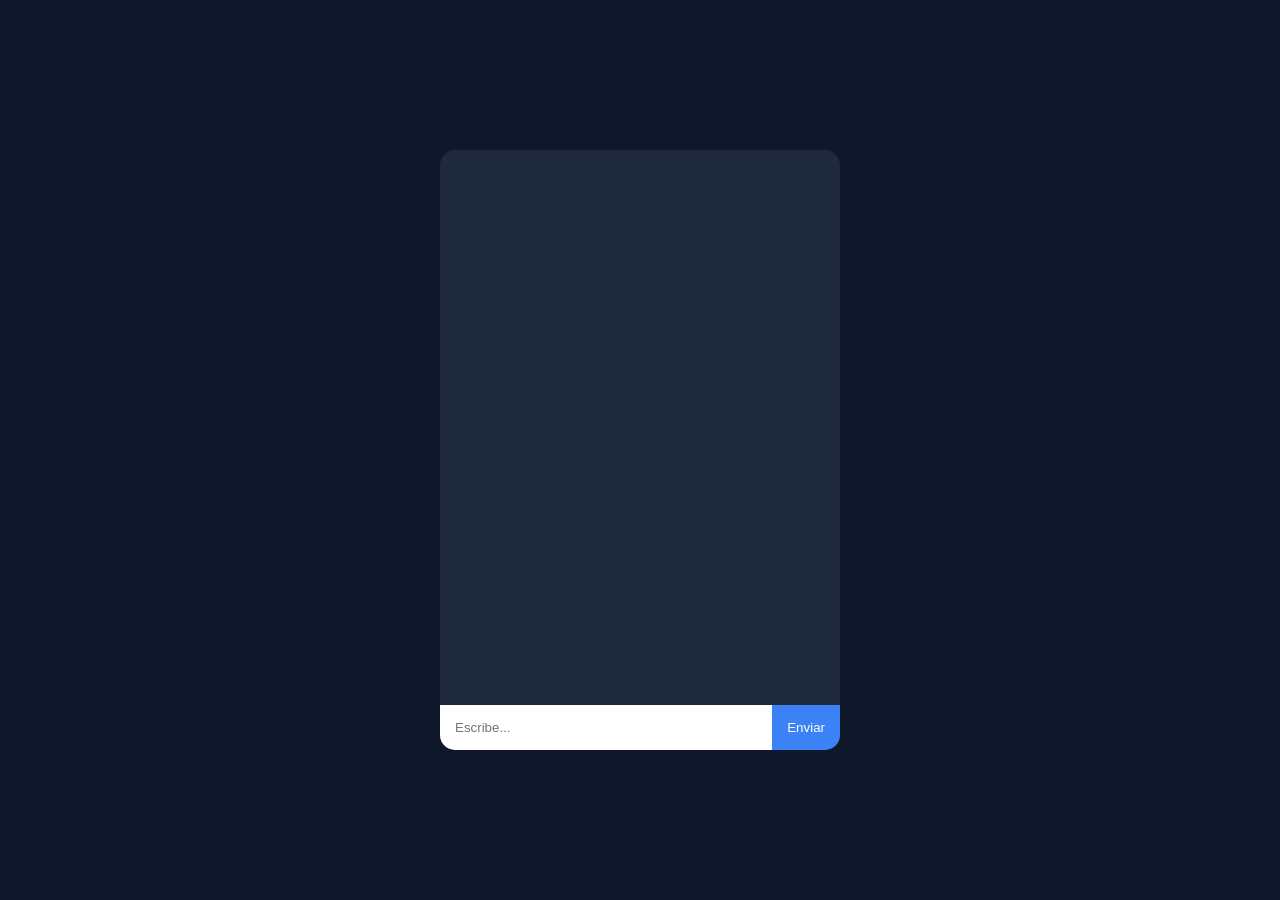
==== index.html @ 9b071cab "Landing" ====
<!DOCTYPE html>
<html>

<head>

<title>Chatbot IA</title>

<style>

body{
    background:#0f172a;
    font-family:Arial;
    display:flex;
    justify-content:center;
    align-items:center;
    height:100vh;
    margin:0;
}

.chat-container{
    width:400px;
    height:600px;
    background:#1e293b;
    border-radius:15px;
    display:flex;
    flex-direction:column;
    overflow:hidden;
}

.chat-box{
    flex:1;
    padding:20px;
    overflow-y:auto;
    color:white;
}

.message{
    margin-bottom:15px;
    padding:10px;
    border-radius:10px;
    max-width:80%;
}

.bot{
    background:#334155;
}

.user{
    background:#2563eb;
    margin-left:auto;
}

.input-area{
    display:flex;
}

input{
    flex:1;
    padding:15px;
    border:none;
}

button{
    padding:15px;
    border:none;
    background:#3b82f6;
    color:white;
    cursor:pointer;
}

.opciones-chat{
    display:inline-flex;
    flex-wrap:wrap;
    gap:5px;
    margin-bottom:15px;
}

.opciones-chat button{
    padding:8px 12px;
    border-radius:20px;
}

.bot-opciones{
    display:inline-block;
    width:auto;
    padding:10px;
    border-radius:10px;
    background:#334155;
    margin-bottom:15px;
}
</style>

</head>

<body>

    <div class="chat-container">

        <div class="chat-box" id="chat-box"></div>

        
        <div class="input-area">

            <input type="text" id="mensaje"
                onkeypress="manejarEnter(event)"
                placeholder="Escribe...">

            <button onclick="enviarMensaje()">
                Enviar
            </button>

        </div>

    </div>
</body>

<script>

let estado = {};

const chatBox = document.getElementById("chat-box");

function agregarMensaje(texto, clase){

    const div = document.createElement("div");

    div.classList.add("message");
    div.classList.add(clase);

    div.innerText = texto;

    chatBox.appendChild(div);

    chatBox.scrollTop = chatBox.scrollHeight;
}


async function enviarMensaje(){

    const input = document.getElementById("mensaje");

    const mensaje = input.value.trim();

    if(!mensaje){
        return;
    }

    agregarMensaje(mensaje, "user");

    input.value = "";

    const response = await fetch("https://keia-chatbot.onrender.com/chat", {

        method:"POST",

        headers:{
            "Content-Type":"application/json"
        },

        body: JSON.stringify({
            mensaje,
            estado
        })
    });

    const data = await response.json();

    estado = data.estado;

    agregarMensaje(data.respuesta, "bot");

    if(data.opciones){
        mostrarOpciones(data.opciones);
    }

    if (data.link) {
        const div = document.createElement("div");

        const boton = document.createElement("button");
        boton.innerText = "🔗 Visitar";
        boton.style.marginTop = "10px";

        boton.onclick = () => {
            window.open(data.link, "_blank");
        };

        div.appendChild(boton);
        chatBox.appendChild(div);

        
        boton.style.background = "#22c55e";
        boton.style.color = "white";
        boton.style.border = "none";
        boton.style.padding = "8px 12px";
        boton.style.borderRadius = "8px";
}
}

window.onload = async () => {

    const response = await fetch("https://keia-chatbot.onrender.com/chat", {

        method:"POST",

        headers:{
            "Content-Type":"application/json"
        },

        body: JSON.stringify({
            mensaje:"hola",
            estado
        })
    });

    const data = await response.json();

    estado = data.estado;

    agregarMensaje(data.respuesta, "bot");

    if(data.opciones){
        mostrarOpciones(data.opciones);
    }
}

function mostrarOpciones(opciones){

    const div = document.createElement("div");
    div.classList.add("opciones-chat");

    opciones.forEach(opcion => {

        const boton = document.createElement("button");

        boton.textContent = opcion;

        boton.onclick = () => {

            document.getElementById("mensaje").value = opcion;
            enviarMensaje();

            div.remove();
        };

        div.appendChild(boton);

    });

    chatBox.appendChild(div);

    chatBox.scrollTop = chatBox.scrollHeight;
}

function manejarEnter(event){

    if(event.key === "Enter"){
        enviarMensaje();
    }

}

</script>

</body>
</html>
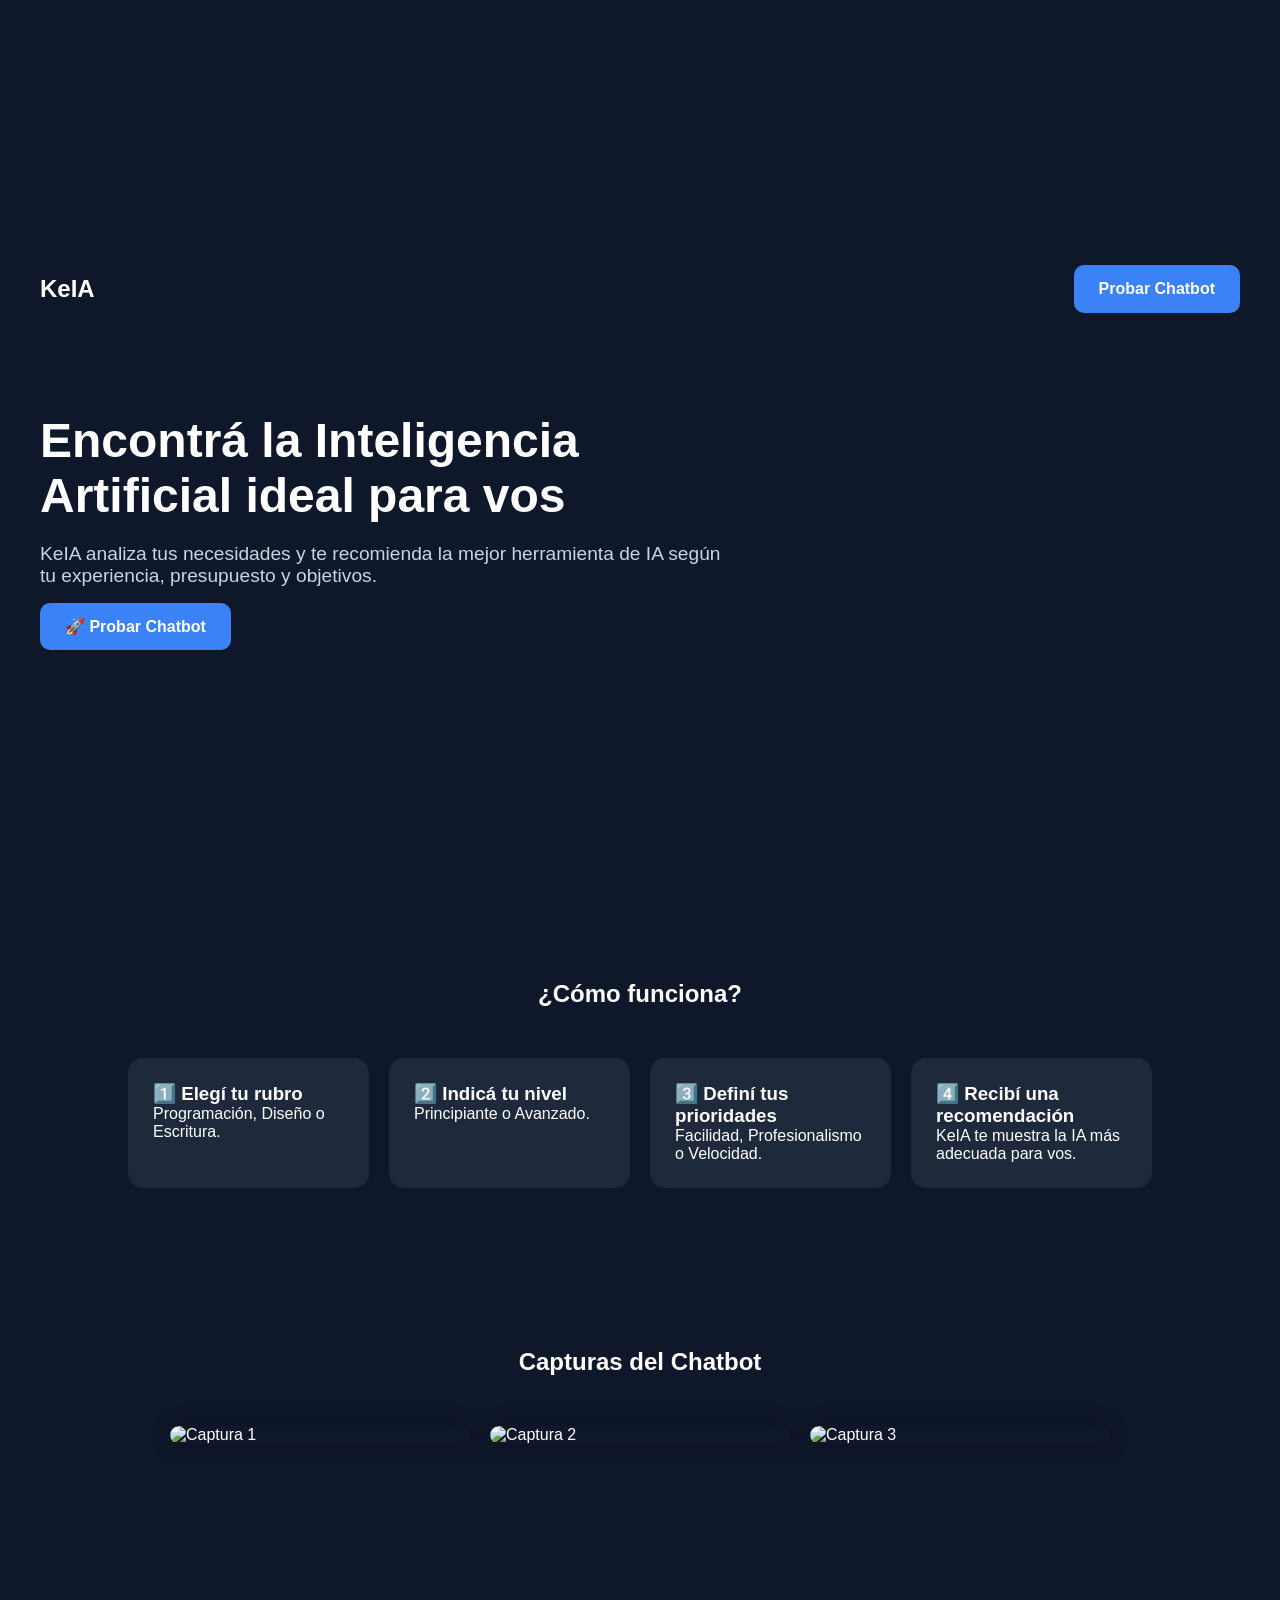
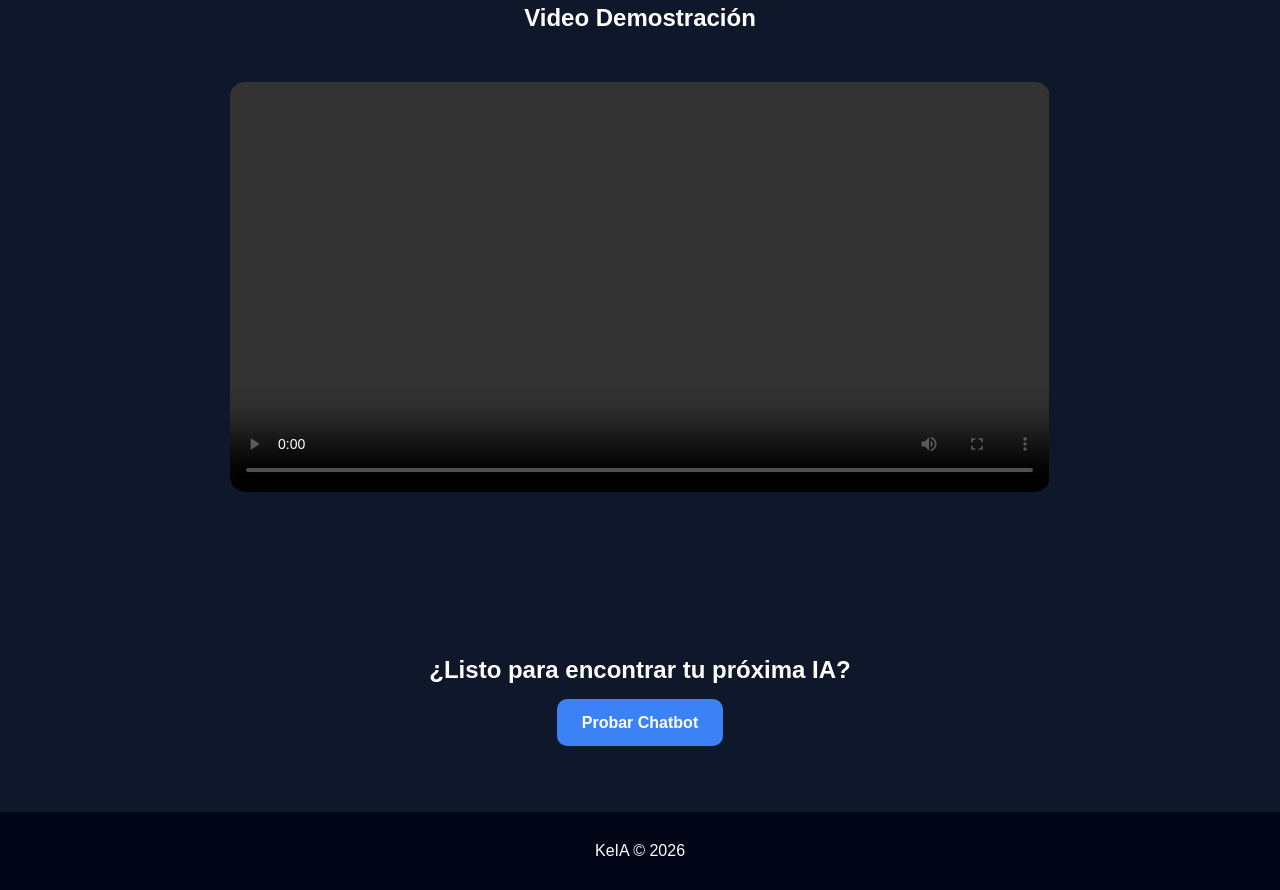
==== commit 500372b9: "Add files via upload" ====
--- a/index.html
+++ b/index.html
@@ -1,265 +1,117 @@
-<!DOCTYPE html>
-<html>
-
-<head>
-
-<title>Chatbot IA</title>
-
-<style>
-
-body{
-    background:#0f172a;
-    font-family:Arial;
-    display:flex;
-    justify-content:center;
-    align-items:center;
-    height:100vh;
-    margin:0;
-}
-
-.chat-container{
-    width:400px;
-    height:600px;
-    background:#1e293b;
-    border-radius:15px;
-    display:flex;
-    flex-direction:column;
-    overflow:hidden;
-}
-
-.chat-box{
-    flex:1;
-    padding:20px;
-    overflow-y:auto;
-    color:white;
-}
-
-.message{
-    margin-bottom:15px;
-    padding:10px;
-    border-radius:10px;
-    max-width:80%;
-}
-
-.bot{
-    background:#334155;
-}
-
-.user{
-    background:#2563eb;
-    margin-left:auto;
-}
-
-.input-area{
-    display:flex;
-}
-
-input{
-    flex:1;
-    padding:15px;
-    border:none;
-}
-
-button{
-    padding:15px;
-    border:none;
-    background:#3b82f6;
-    color:white;
-    cursor:pointer;
-}
-
-.opciones-chat{
-    display:inline-flex;
-    flex-wrap:wrap;
-    gap:5px;
-    margin-bottom:15px;
-}
-
-.opciones-chat button{
-    padding:8px 12px;
-    border-radius:20px;
-}
-
-.bot-opciones{
-    display:inline-block;
-    width:auto;
-    padding:10px;
-    border-radius:10px;
-    background:#334155;
-    margin-bottom:15px;
-}
-</style>
-
-</head>
-
-<body>
-
-    <div class="chat-container">
-
-        <div class="chat-box" id="chat-box"></div>
-
-        
-        <div class="input-area">
-
-            <input type="text" id="mensaje"
-                onkeypress="manejarEnter(event)"
-                placeholder="Escribe...">
-
-            <button onclick="enviarMensaje()">
-                Enviar
-            </button>
-
-        </div>
-
-    </div>
-</body>
-
-<script>
-
-let estado = {};
-
-const chatBox = document.getElementById("chat-box");
-
-function agregarMensaje(texto, clase){
-
-    const div = document.createElement("div");
-
-    div.classList.add("message");
-    div.classList.add(clase);
-
-    div.innerText = texto;
-
-    chatBox.appendChild(div);
-
-    chatBox.scrollTop = chatBox.scrollHeight;
-}
-
-
-async function enviarMensaje(){
-
-    const input = document.getElementById("mensaje");
-
-    const mensaje = input.value.trim();
-
-    if(!mensaje){
-        return;
-    }
-
-    agregarMensaje(mensaje, "user");
-
-    input.value = "";
-
-    const response = await fetch("https://keia-chatbot.onrender.com/chat", {
-
-        method:"POST",
-
-        headers:{
-            "Content-Type":"application/json"
-        },
-
-        body: JSON.stringify({
-            mensaje,
-            estado
-        })
-    });
-
-    const data = await response.json();
-
-    estado = data.estado;
-
-    agregarMensaje(data.respuesta, "bot");
-
-    if(data.opciones){
-        mostrarOpciones(data.opciones);
-    }
-
-    if (data.link) {
-        const div = document.createElement("div");
-
-        const boton = document.createElement("button");
-        boton.innerText = "🔗 Visitar";
-        boton.style.marginTop = "10px";
-
-        boton.onclick = () => {
-            window.open(data.link, "_blank");
-        };
-
-        div.appendChild(boton);
-        chatBox.appendChild(div);
-
-        
-        boton.style.background = "#22c55e";
-        boton.style.color = "white";
-        boton.style.border = "none";
-        boton.style.padding = "8px 12px";
-        boton.style.borderRadius = "8px";
-}
-}
-
-window.onload = async () => {
-
-    const response = await fetch("https://keia-chatbot.onrender.com/chat", {
-
-        method:"POST",
-
-        headers:{
-            "Content-Type":"application/json"
-        },
-
-        body: JSON.stringify({
-            mensaje:"hola",
-            estado
-        })
-    });
-
-    const data = await response.json();
-
-    estado = data.estado;
-
-    agregarMensaje(data.respuesta, "bot");
-
-    if(data.opciones){
-        mostrarOpciones(data.opciones);
-    }
-}
-
-function mostrarOpciones(opciones){
-
-    const div = document.createElement("div");
-    div.classList.add("opciones-chat");
-
-    opciones.forEach(opcion => {
-
-        const boton = document.createElement("button");
-
-        boton.textContent = opcion;
-
-        boton.onclick = () => {
-
-            document.getElementById("mensaje").value = opcion;
-            enviarMensaje();
-
-            div.remove();
-        };
-
-        div.appendChild(boton);
-
-    });
-
-    chatBox.appendChild(div);
-
-    chatBox.scrollTop = chatBox.scrollHeight;
-}
-
-function manejarEnter(event){
-
-    if(event.key === "Enter"){
-        enviarMensaje();
-    }
-
-}
-
-</script>
-
-</body>
+<!DOCTYPE html>
+<html lang="es">
+
+<head>
+    <meta charset="UTF-8">
+    <meta name="viewport" content="width=device-width, initial-scale=1.0">
+    <title>KeIA - Encontrá la IA ideal</title>
+
+    <link rel="stylesheet" href="style.css">
+</head>
+
+<body>
+
+    <header class="hero">
+
+        <nav>
+            <h2>KeIA</h2>
+
+            <a href="https://keia-chatbot.onrender.com/chatbot" class="btn-nav">
+                Probar Chatbot
+            </a>
+        </nav>
+
+        <div class="hero-content">
+
+            <h1>
+                Encontrá la Inteligencia Artificial ideal para vos
+            </h1>
+
+            <p>
+                KeIA analiza tus necesidades y te recomienda la mejor
+                herramienta de IA según tu experiencia, presupuesto y objetivos.
+            </p>
+
+            <a href="https://keia-chatbot.onrender.com/chatbot" class="btn-principal">
+                🚀 Probar Chatbot
+            </a>
+
+        </div>
+
+    </header>
+
+    <section class="como-funciona">
+
+        <h2>¿Cómo funciona?</h2>
+
+        <div class="cards">
+
+            <div class="card">
+                <h3>1️⃣ Elegí tu rubro</h3>
+                <p>Programación, Diseño o Escritura.</p>
+            </div>
+
+            <div class="card">
+                <h3>2️⃣ Indicá tu nivel</h3>
+                <p>Principiante o Avanzado.</p>
+            </div>
+
+            <div class="card">
+                <h3>3️⃣ Definí tus prioridades</h3>
+                <p>Facilidad, Profesionalismo o Velocidad.</p>
+            </div>
+
+            <div class="card">
+                <h3>4️⃣ Recibí una recomendación</h3>
+                <p>KeIA te muestra la IA más adecuada para vos.</p>
+            </div>
+
+        </div>
+
+    </section>
+
+    <section class="capturas">
+
+        <h2>Capturas del Chatbot</h2>
+
+        <div class="galeria">
+
+            <img src="img/captura1.png" alt="Captura 1">
+            <img src="img/captura2.png" alt="Captura 2">
+            <img src="img/captura3.png" alt="Captura 3">
+
+        </div>
+
+    </section>
+
+    <section class="video">
+
+        <h2>Video Demostración</h2>
+
+        <video controls>
+            <source src="video/demo.mp4" type="video/mp4">
+        </video>
+
+    </section>
+
+    <section class="cta">
+
+        <h2>¿Listo para encontrar tu próxima IA?</h2>
+
+        <a href="https://keia-chatbot.onrender.com/chatbot" class="btn-principal">
+            Probar Chatbot
+        </a>
+
+    </section>
+
+    <footer>
+
+        <p>
+            KeIA © 2026
+        </p>
+
+    </footer>
+
+</body>
+
 </html>
--- a/style.css
+++ b/style.css
@@ -0,0 +1,115 @@
+*{
+    margin:0;
+    padding:0;
+    box-sizing:border-box;
+}
+
+body{
+    font-family:Arial, Helvetica, sans-serif;
+    background:#0f172a;
+    color:white;
+}
+
+.hero{
+    min-height:100vh;
+    display:flex;
+    flex-direction:column;
+    justify-content:center;
+    padding:40px;
+}
+
+nav{
+    display:flex;
+    justify-content:space-between;
+    align-items:center;
+    margin-bottom:100px;
+}
+
+.hero-content{
+    max-width:700px;
+}
+
+.hero h1{
+    font-size:3rem;
+    margin-bottom:20px;
+}
+
+.hero p{
+    font-size:1.2rem;
+    color:#cbd5e1;
+    margin-bottom:30px;
+}
+
+.btn-principal,
+.btn-nav{
+    text-decoration:none;
+    background:#3b82f6;
+    color:white;
+    padding:15px 25px;
+    border-radius:10px;
+    font-weight:bold;
+    transition:.3s;
+}
+
+.btn-principal:hover,
+.btn-nav:hover{
+    background:#2563eb;
+}
+
+section{
+    padding:80px 10%;
+}
+
+section h2{
+    text-align:center;
+    margin-bottom:50px;
+}
+
+.cards{
+    display:grid;
+    grid-template-columns:repeat(auto-fit,minmax(220px,1fr));
+    gap:20px;
+}
+
+.card{
+    background:#1e293b;
+    padding:25px;
+    border-radius:15px;
+}
+
+.galeria{
+    display:flex;
+    flex-wrap:wrap;
+    justify-content:center;
+    gap:20px;
+}
+
+.galeria img{
+    width:300px;
+    border-radius:15px;
+    box-shadow:0 0 20px rgba(0,0,0,.3);
+}
+
+.video{
+    text-align:center;
+}
+
+.video video{
+    width:80%;
+    max-width:900px;
+    border-radius:15px;
+}
+
+.cta{
+    text-align:center;
+}
+
+.cta h2{
+    margin-bottom:30px;
+}
+
+footer{
+    text-align:center;
+    padding:30px;
+    background:#020617;
+}
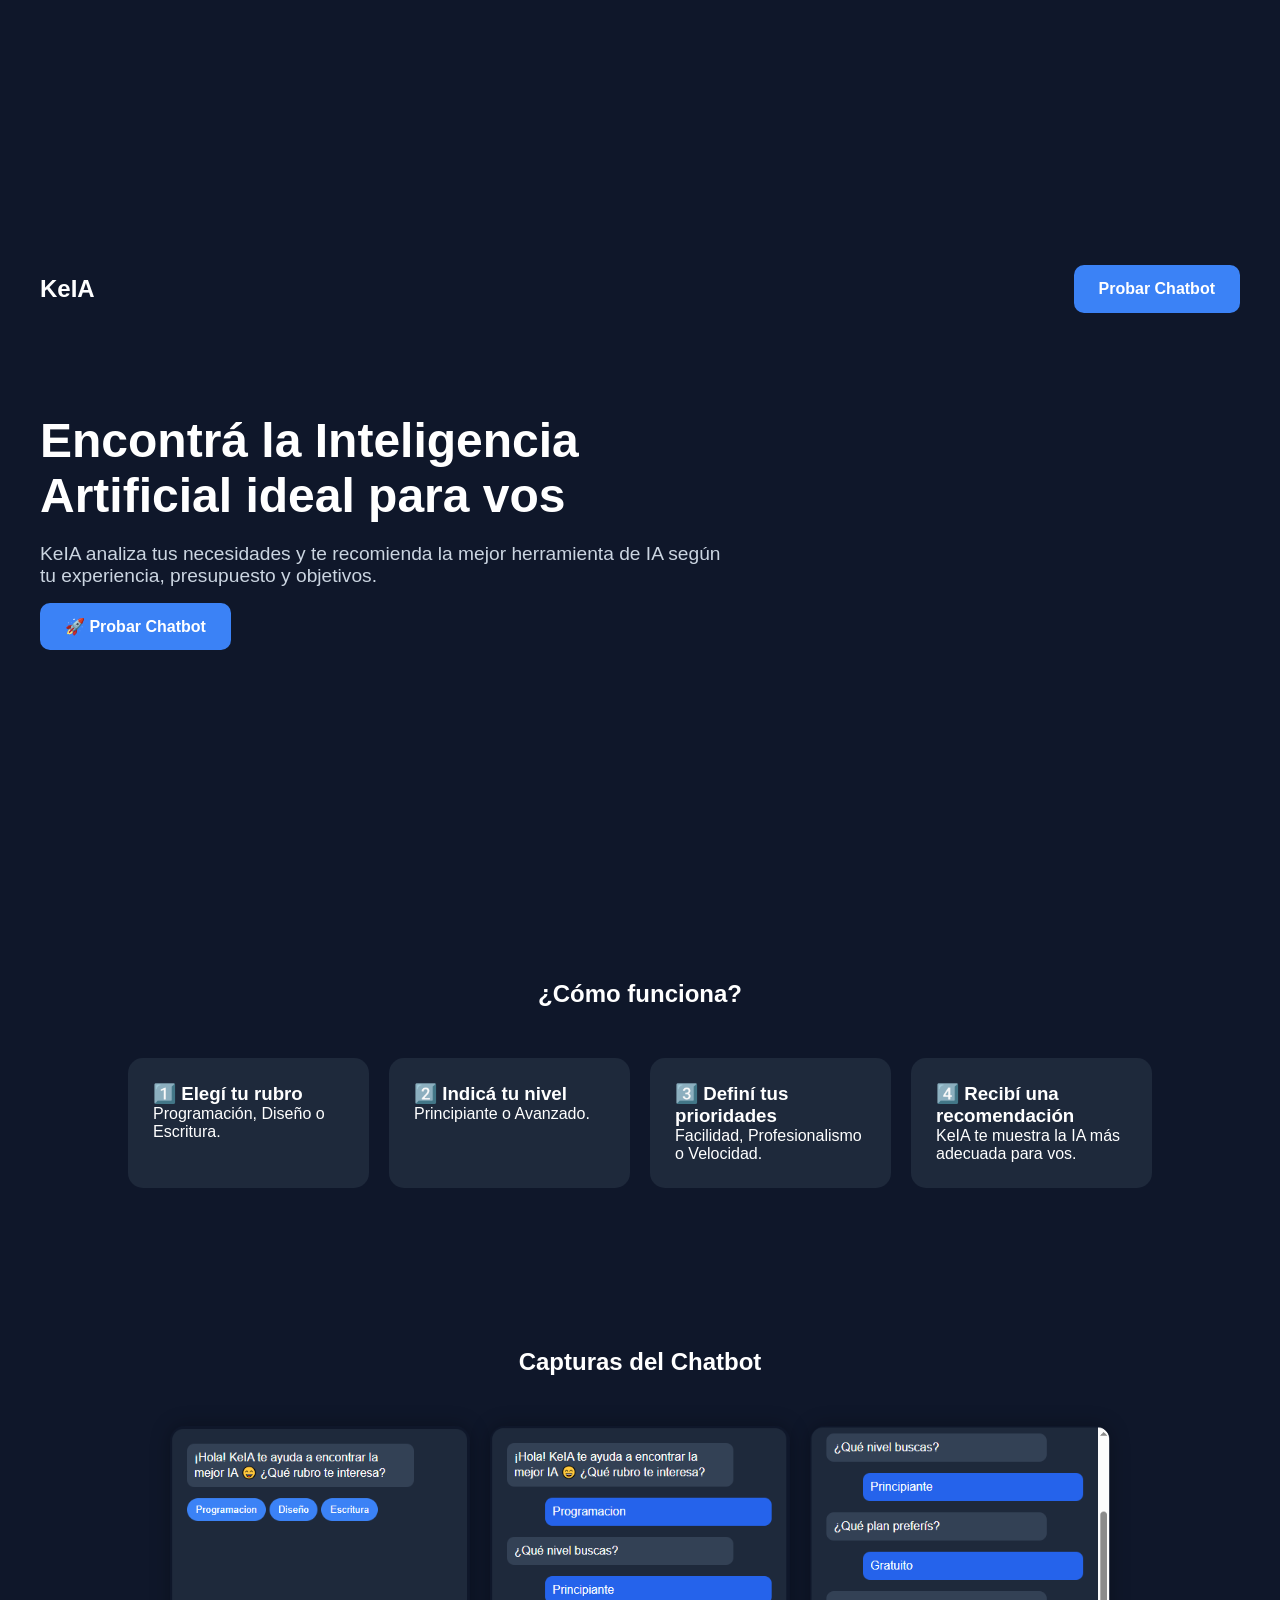
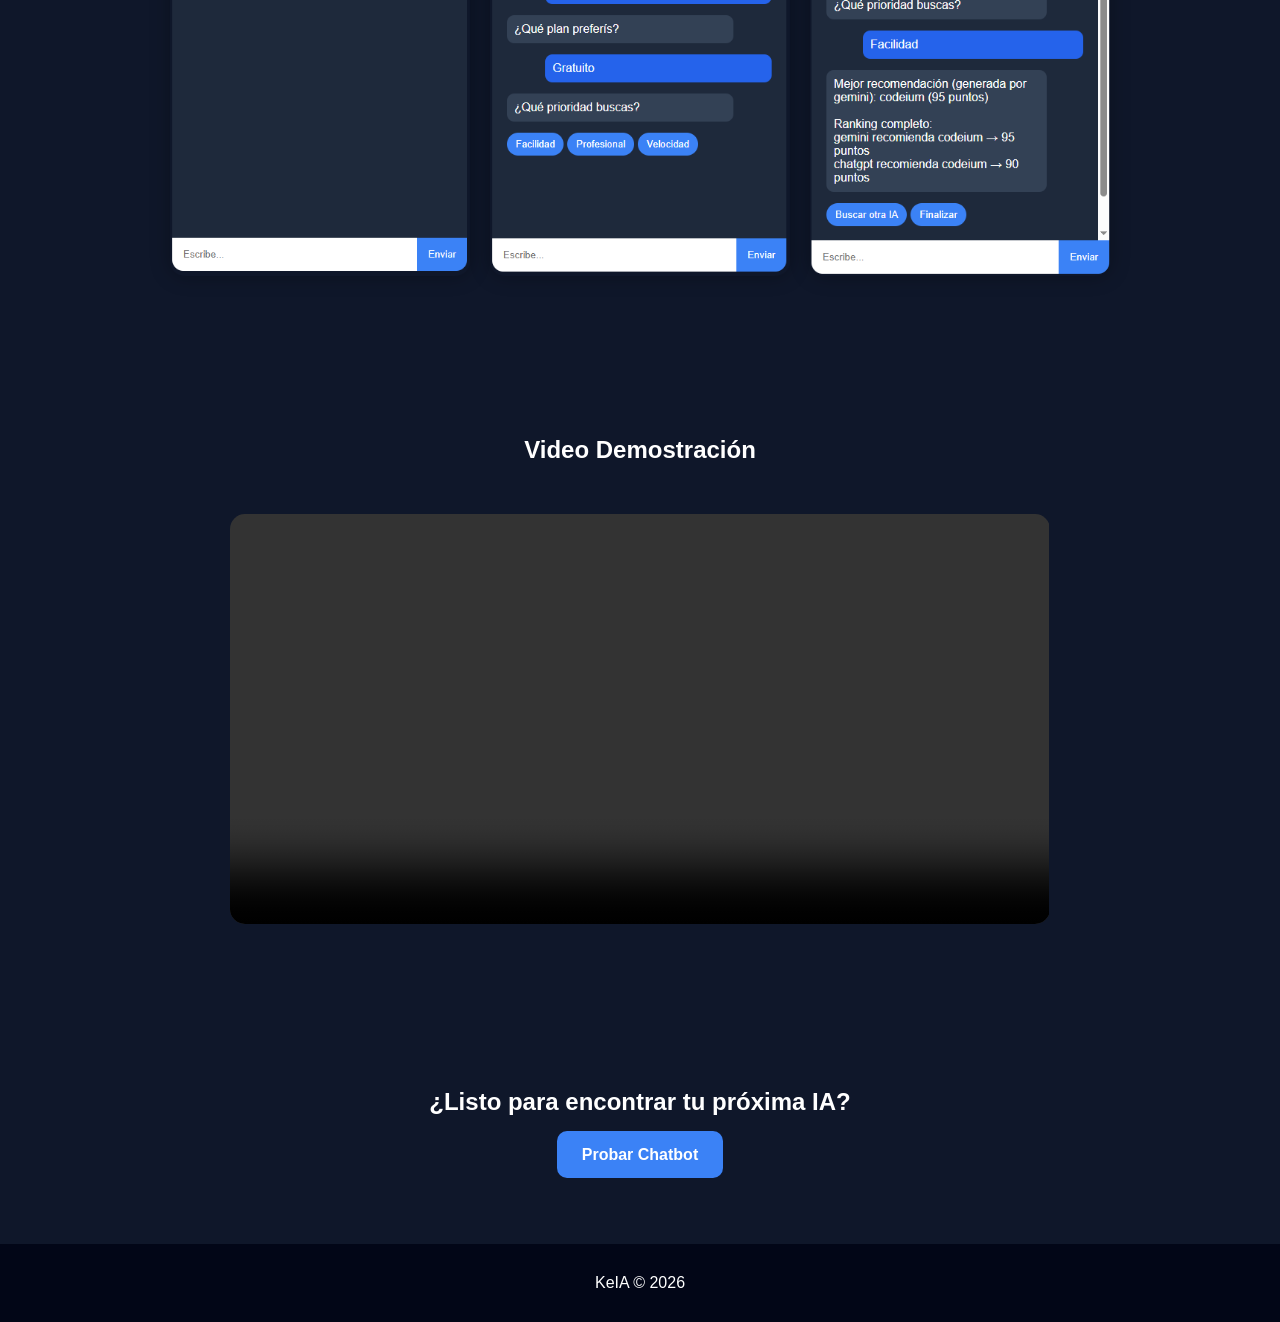
==== commit 9997c12c: "Add files via upload" ====
--- a/index.html
+++ b/index.html
@@ -76,9 +76,9 @@
 
         <div class="galeria">
 
-            <img src="img/captura1.png" alt="Captura 1">
-            <img src="img/captura2.png" alt="Captura 2">
-            <img src="img/captura3.png" alt="Captura 3">
+            <img src="img1.png" alt="Captura 1">
+            <img src="img2.png" alt="Captura 2">
+            <img src="img3.png" alt="Captura 3">
 
         </div>
 
@@ -89,7 +89,7 @@
         <h2>Video Demostración</h2>
 
         <video controls>
-            <source src="video/demo.mp4" type="video/mp4">
+            <source src="video.mp4" type="video/mp4">
         </video>
 
     </section>
